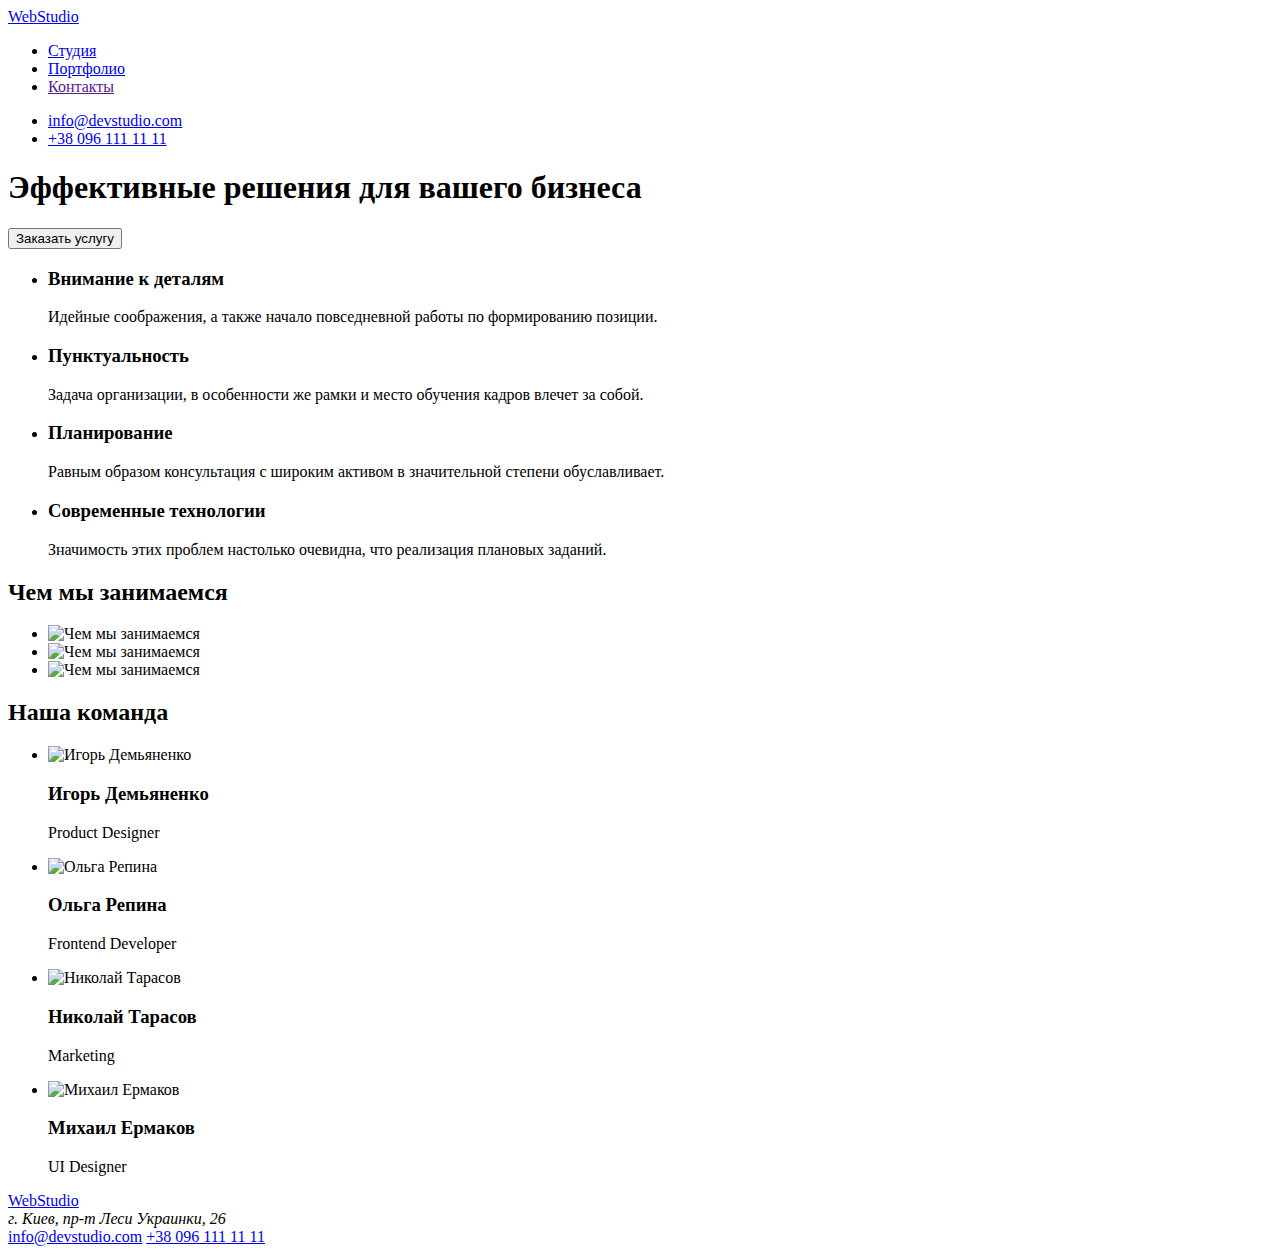
==== index.html @ 073dc32f "Add files via upload" ====
<!DOCTYPE html>
<html lang="ru">
<head>
    <meta charset="UTF-8">
    <meta http-equiv="X-UA-Compatible" content="IE=edge">
    <link rel="stylesheet" type="text/css" href="ccs/modern-normalize.css">
    <link rel="stylesheet" type="text/css" href="css/styles.css">
    <link rel="preconnect" href="https://fonts.gstatic.com">
    <link href="https://fonts.googleapis.com/css2?family=Raleway:wght@700&family=Roboto:wght@400;500;700;900&display=swap"
        rel="stylesheet" />
    <title>Студия</title>
</head>
<body>
    <header>
        <div class="container">
        <nav>
            <a class="logo" href="index.html"><span>Web</span>Studio</a>
            <ul class="nav-list">
                <li class="nav-studio"><a class="current" href="index.html">Студия</a></li>
                <li class="nav-portfolio"><a href="portfolio.html">Портфолио</a></li>
                <li class="nav-contacts"><a href="">Контакты</a></li>
            </ul>
        </nav>
        <ul class="list-contacts">
            <li><a class="mail" href="mailto:info@devstudio.com">info@devstudio.com</a></li>
            <li><a class="phone" href="tel:+380961111111">+38 096 111 11 11</a></li>
        </ul>
        </div>
    </header>
    <main class="main-studio">
        <section class="hero section">
            <div class="container ">
            <h1 class="hero-title">Эффективные решения для вашего бизнеса</h1>
            <input class="hero-button" type="button" value="Заказать услугу">
            </div>
        </section>
        <section class="qualities section">
            <div class="container">
            <ul class="list-qualities">
                <li class="list-qualities-item">
                    <h3 class="list-qualities-subtitle">Внимание к деталям</h3>
                    <p class="list-qualities-text">Идейные соображения, а также начало повседневной работы по формированию позиции.</p>
                </li>
                <li  class="list_qualities_item">
                    <h3 class="list-qualities-subtitle">Пунктуальность</h3>
                    <p class="list-qualities-text">Задача организации, в особенности же рамки и место обучения кадров влечет за собой.</p>
                </li>
                <li class="list_qualities_item">
                    <h3 class="list-qualities-subtitle">Планирование</h3>
                    <p class="list-qualities-text">Равным образом консультация с широким активом в значительной степени обуславливает.</p>
                </li>
                <li class="list_qualities_item">
                    <h3 class="list-qualities-subtitle">Современные технологии</h3>
                    <p class="list-qualities-text">Значимость этих проблем настолько очевидна, что реализация плановых заданий.</p>
                </li>
            </ul>
            </div>
        </section>
        <section class="pictures section">
            <div class="container">
            <h2 class="pictures-title">Чем мы занимаемся</h2>
            <ul class="list-pictures">
                <li class="list-pictures-item">
                    <img src="images/box1.jpg" class="pictures-img" alt="Чем мы занимаемся" width="370"/>
                </li>
                <li class="list-pictures-item">
                    <img src="images/box2.jpg" class="pictures-img" alt="Чем мы занимаемся" width="370"/>
                </li>
                <li class="list-pictures-item">
                    <img src="images/box3.jpg" class="pictures-img" alt="Чем мы занимаемся" width="370"/>
                </li>
            </ul>
            </div>
        </section>
        <section class="team section">
            <div class="container">
            <h2 class="team-title">Наша команда</h2>
            <ul class="team-list">
                <li class="team-list-item">
                    <img src="images/img.jpg" class="team-img"alt="Игорь Демьяненко" width="270" />
                    <div class="team-content">
                        <h3 class="team-subtitle">Игорь Демьяненко</h3>
                        <p class="team-text">Product Designer</p>
                    </div>
                </li>
                <li class="team-list-item">
                    <img src="images/img1.jpg" class="team-img" alt="Ольга Репина" width="270" />
                    <div class="team-content">
                        <h3 class="team-subtitle">Ольга Репина</h3>
                        <p class="team-text">Frontend Developer</p>
                    </div>
                </li>
                <li class="team-list-item">
                    <img src="images/img2.jpg" class="team-img" alt="Николай Тарасов" width="270"/>
                    <div class="team-content">
                        <h3 class="team-subtitle">Николай Тарасов</h3>
                        <p class="team-text">Marketing</p>
                    </div>
                </li>
                <li class="team-list-item">
                    <img src="images/img3.jpg" class="team-img" alt="Михаил Ермаков" width="270" />
                    <div class="team-content">
                        <h3 class="team-subtitle">Михаил Ермаков</h3>
                        <p class="team-text">UI Designer</p>
                    </div>
                </li>
            </ul>
            </div>
        </section>  
    </main>
    <footer>
        <div class="container">
        <a class="logo" href="index.html"><span>Web</span>Studio</a>
        <address>г. Киев, пр-т Леси Украинки, 26</address>
        <a class="mail" href="mailto:info@devstudio.com">info@devstudio.com</a>
        <a class="phone" href="tel:+380961111111">+38 096 111 11 11</a>
        </div>
    </footer>
</body>
</html>
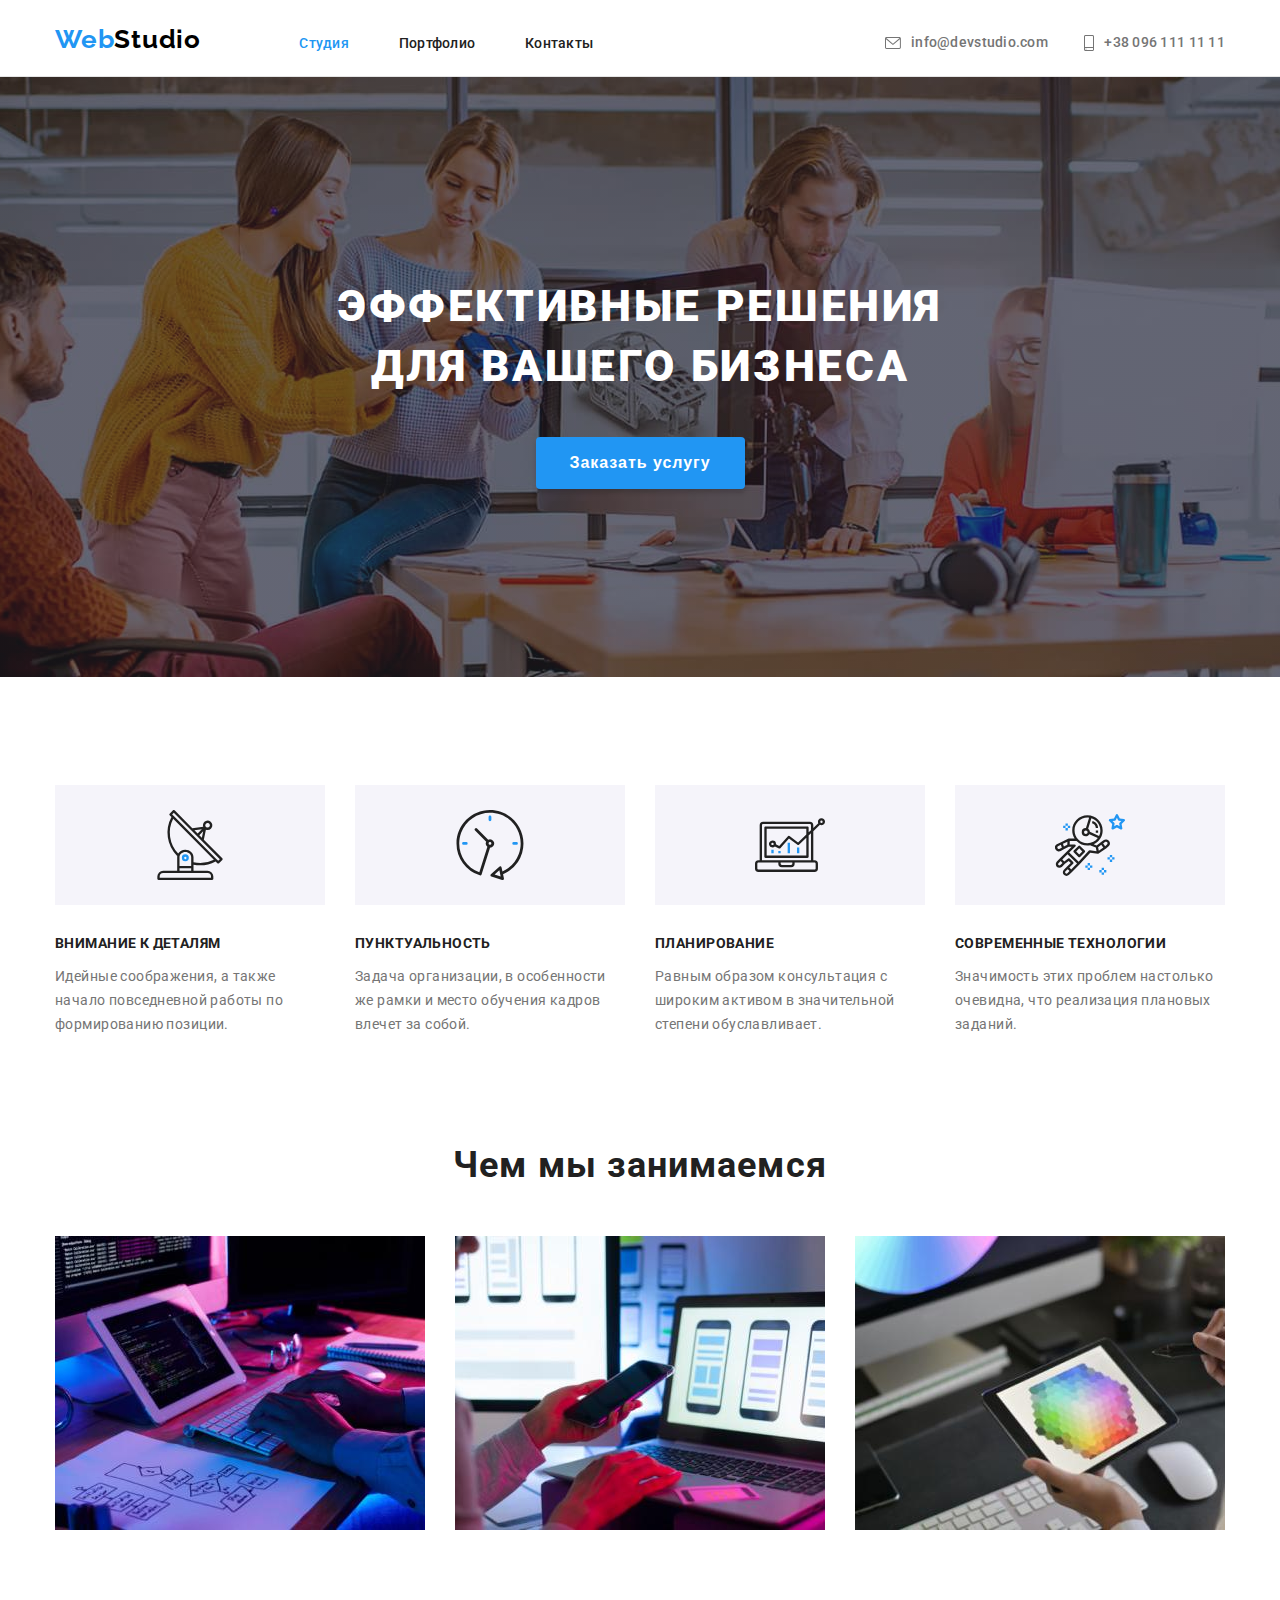
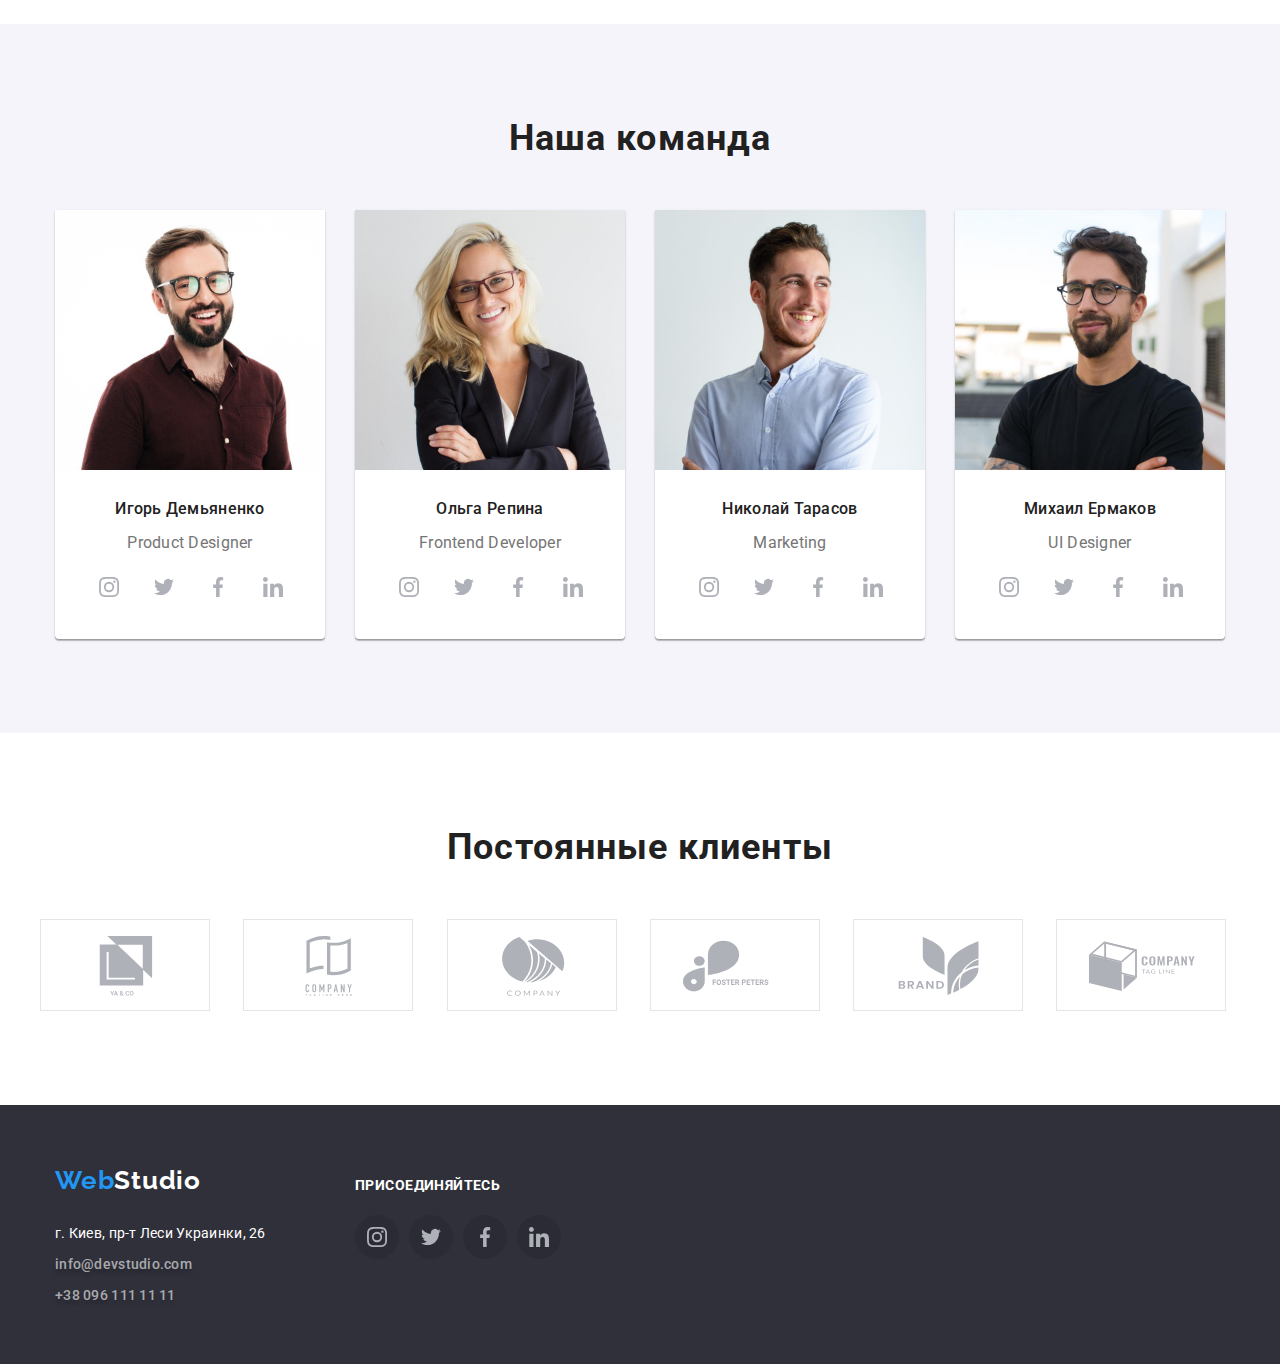
==== commit c7976ed5: "HM4.v.1" ====
--- a/index.html
+++ b/index.html
@@ -16,18 +16,24 @@
         <nav>
             <a class="logo" href="index.html"><span>Web</span>Studio</a>
             <ul class="nav-list">
-                <li class="nav-studio"><a class="current" href="index.html">Студия</a></li>
-                <li class="nav-portfolio"><a href="portfolio.html">Портфолио</a></li>
-                <li class="nav-contacts"><a href="">Контакты</a></li>
+                <li class="nav-studio"><a class="current nav-link" href="index.html">Студия</a></li>
+                <li class="nav-portfolio"><a class="nav-link" href="portfolio.html">Портфолио</a></li>
+                <li class="nav-contacts"><a class="nav-link" href="">Контакты</a></li>
             </ul>
         </nav>
         <ul class="list-contacts">
-            <li><a class="mail" href="mailto:info@devstudio.com">info@devstudio.com</a></li>
-            <li><a class="phone" href="tel:+380961111111">+38 096 111 11 11</a></li>
+            <li><a class="mail contacts-link" href="mailto:info@devstudio.com">
+                <svg class="icon-mail"><use href="../images/symbol-defs.svg#icon-mail" ></use></svg>
+                info@devstudio.com</a>
+            </li>
+            <li><a class="phone contacts-link" href="tel:+380961111111">
+                <svg class="icon-phone"><use href="../images/symbol-defs.svg#icon-phone" > </use></svg>
+                +38 096 111 11 11</a>
+            </li>
         </ul>
         </div>
     </header>
-    <main class="main-studio">
+        <main class="main-studio">
         <section class="hero section">
             <div class="container ">
             <h1 class="hero-title">Эффективные решения для вашего бизнеса</h1>
@@ -38,19 +44,19 @@
             <div class="container">
             <ul class="list-qualities">
                 <li class="list-qualities-item">
-                    <h3 class="list-qualities-subtitle">Внимание к деталям</h3>
+                    <h3 class="list-qualities-subtitle list-antenna">Внимание к деталям</h3>
                     <p class="list-qualities-text">Идейные соображения, а также начало повседневной работы по формированию позиции.</p>
                 </li>
-                <li  class="list_qualities_item">
-                    <h3 class="list-qualities-subtitle">Пунктуальность</h3>
+                <li  class="list_qualities_item " >
+                    <h3 class="list-qualities-subtitle list-clock">Пунктуальность</h3>
                     <p class="list-qualities-text">Задача организации, в особенности же рамки и место обучения кадров влечет за собой.</p>
                 </li>
                 <li class="list_qualities_item">
-                    <h3 class="list-qualities-subtitle">Планирование</h3>
+                    <h3 class="list-qualities-subtitle list-diagram">Планирование</h3>
                     <p class="list-qualities-text">Равным образом консультация с широким активом в значительной степени обуславливает.</p>
                 </li>
                 <li class="list_qualities_item">
-                    <h3 class="list-qualities-subtitle">Современные технологии</h3>
+                    <h3 class="list-qualities-subtitle list-astronaut">Современные технологии</h3>
                     <p class="list-qualities-text">Значимость этих проблем настолько очевидна, что реализация плановых заданий.</p>
                 </li>
             </ul>
@@ -81,32 +87,160 @@
                     <div class="team-content">
                         <h3 class="team-subtitle">Игорь Демьяненко</h3>
                         <p class="team-text">Product Designer</p>
-                    </div>
+                        <div class="social-icons">
+                            <a class="social-link" href=''>
+                                <svg class="social-link-icon instagram">
+                                    <use href="../images/symbol-defs.svg#icon-instagram"></use>
+                                </svg>
+                            </a>
+                            <a class="social-link" href=''>
+                                <svg class="social-link-icon twitter">
+                                    <use href="../images/symbol-defs.svg#icon-twitter"></use>
+                                </svg>
+                            </a>
+                            <a class="social-link" href=''>
+                                <svg class="social-link-icon facebook">
+                                    <use href="../images/symbol-defs.svg#icon-facebook"></use>
+                                </svg>
+                            </a>
+                            <a class="social-link" href=''>
+                                <svg class="social-link-icon linkedin">
+                                    <use href="../images/symbol-defs.svg#icon-linkedin"></use>
+                                </svg>
+                            </a>
+                        </div>
+                    </div>
+                 
                 </li>
                 <li class="team-list-item">
                     <img src="images/img1.jpg" class="team-img" alt="Ольга Репина" width="270" />
                     <div class="team-content">
                         <h3 class="team-subtitle">Ольга Репина</h3>
                         <p class="team-text">Frontend Developer</p>
-                    </div>
+                        <div class="social-icons">
+                            <a class="social-link" href=''>
+                                <svg class="social-link-icon instagram">
+                                    <use href="../images/symbol-defs.svg#icon-instagram"></use>
+                                </svg>
+                            </a>
+                            <a class="social-link" href=''>
+                                <svg class="social-link-icon twitter">
+                                    <use href="../images/symbol-defs.svg#icon-twitter"></use>
+                                </svg>
+                            </a>
+                            <a class="social-link" href=''>
+                                <svg class="social-link-icon facebook">
+                                    <use href="../images/symbol-defs.svg#icon-facebook"></use>
+                                </svg>
+                            </a>
+                            <a class="social-link" href=''>
+                                <svg class="social-link-icon linkedin">
+                                    <use href="../images/symbol-defs.svg#icon-linkedin"></use>
+                                </svg>
+                            </a>
+                        </div>
+                    </div>
+                  
                 </li>
                 <li class="team-list-item">
                     <img src="images/img2.jpg" class="team-img" alt="Николай Тарасов" width="270"/>
                     <div class="team-content">
                         <h3 class="team-subtitle">Николай Тарасов</h3>
                         <p class="team-text">Marketing</p>
-                    </div>
+                        <div class="social-icons">
+                            <a class="social-link" href=''>
+                                <svg class="social-link-icon instagram">
+                                    <use href="../images/symbol-defs.svg#icon-instagram"></use>
+                                </svg>
+                            </a>
+                            <a class="social-link" href=''>
+                                <svg class="social-link-icon twitter">
+                                    <use href="../images/symbol-defs.svg#icon-twitter"></use>
+                                </svg>
+                            </a>
+                            <a class="social-link" href=''>
+                                <svg class="social-link-icon facebook">
+                                    <use href="../images/symbol-defs.svg#icon-facebook"></use>
+                                </svg>
+                            </a>
+                            <a class="social-link" href=''>
+                                <svg class="social-link-icon linkedin">
+                                    <use href="../images/symbol-defs.svg#icon-linkedin"></use>
+                                </svg>
+                            </a>
+                        </div>
+                    </div>
+                   
                 </li>
                 <li class="team-list-item">
                     <img src="images/img3.jpg" class="team-img" alt="Михаил Ермаков" width="270" />
                     <div class="team-content">
                         <h3 class="team-subtitle">Михаил Ермаков</h3>
                         <p class="team-text">UI Designer</p>
-                    </div>
-                </li>
-            </ul>
-            </div>
+                        <div class="social-icons">
+                            <a class="social-link" href=''>
+                                <svg class="social-link-icon instagram">
+                                    <use href="../images/symbol-defs.svg#icon-instagram"></use>
+                                </svg>
+                            </a>
+                            <a class="social-link" href=''>
+                                <svg class="social-link-icon twitter">
+                                    <use href="../images/symbol-defs.svg#icon-twitter"></use>
+                                </svg>
+                            </a>
+                            <a class="social-link" href=''>
+                                <svg class="social-link-icon facebook">
+                                    <use href="../images/symbol-defs.svg#icon-facebook"></use>
+                                </svg>
+                            </a>
+                            <a class="social-link" href=''>
+                                <svg class="social-link-icon linkedin">
+                                    <use href="../images/symbol-defs.svg#icon-linkedin"></use>
+                                </svg>
+                            </a>
+                        </div>
+                    </div>
+                    
+                </li>
+            </ul>
+            </div>
+
         </section>  
+        <section class="clients container section">
+            <h2 class="clients-title">Постоянные клиенты</h2>
+            <div clients>
+                <a class="clients-link">
+                    <svg class="clients-icon">
+                        <use href="../images/symbol-defs.svg#icon-client1"></use>
+                    </svg>
+                </a>
+                <a class="clients-link">
+                    <svg class="clients-icon">
+                        <use href="../images/symbol-defs.svg#icon-client2"></use>
+                    </svg>
+                </a>
+                <a class="clients-link">
+                    <svg class="clients-icon">
+                        <use href="../images/symbol-defs.svg#icon-client3"></use>
+                    </svg>
+                </a>
+                <a class="clients-link">
+                    <svg class="clients-icon">
+                        <use href="../images/symbol-defs.svg#icon-client4"></use>
+                    </svg>
+                </a>
+                <a class="clients-link">
+                    <svg class="clients-icon">
+                        <use href="../images/symbol-defs.svg#icon-client5"></use>
+                    </svg>
+                </a>
+                <a class="clients-link">
+                    <svg class="clients-icon">
+                        <use href="../images/symbol-defs.svg#icon-client6"></use>
+                    </svg>
+                </a>
+        </div>
+        </section>
     </main>
     <footer>
         <div class="container">
@@ -114,6 +248,31 @@
         <address>г. Киев, пр-т Леси Украинки, 26</address>
         <a class="mail" href="mailto:info@devstudio.com">info@devstudio.com</a>
         <a class="phone" href="tel:+380961111111">+38 096 111 11 11</a>
+            <div class="follow-icons">
+                <h3 class="follow-title">Присоединяйтесь</h3>
+                <div class="social-icons">
+                    <a class="social-link" href=''>
+                        <svg class="social-link-icon instagram">
+                            <use href="../images/symbol-defs.svg#icon-instagram"></use>
+                        </svg>
+                    </a>
+                    <a class="social-link" href=''>
+                        <svg class="social-link-icon twitter">
+                            <use href="../images/symbol-defs.svg#icon-twitter"></use>
+                        </svg>
+                    </a>
+                    <a class="social-link" href=''>
+                        <svg class="social-link-icon facebook">
+                            <use href="../images/symbol-defs.svg#icon-facebook"></use>
+                        </svg>
+                    </a>
+                    <a class="social-link" href=''>
+                        <svg class="social-link-icon linkedin">
+                            <use href="../images/symbol-defs.svg#icon-linkedin"></use>
+                        </svg>
+                    </a>
+                </div>
+            </div>
         </div>
     </footer>
 </body>
--- a/css/styles.css
+++ b/css/styles.css
@@ -0,0 +1,485 @@
+:root{
+  --main-color:#212121;
+  --color2:#2196f3;
+  --color3:#757575; /*for all light gray elements*/
+  --border-color:#e5e5e5;
+  --border-color2:#eeeeee;
+  --bg-color1:#ffffff;
+  --bg-color2:#2f303a; /*section .hero */
+  --bg-color3:#f5f4fa; /* .team */
+  --main-font:Roboto,sans-serif;
+  --logo-font:Raleway,sans-serif;
+  --font-normal:400;   
+  --font-medium:500;
+  --font-bold:700;
+  --font-ultra-bold:900;
+  --projects-item-gap:30px;
+}
+html{box-sizing: border-box;}
+* {box-sizing:inherit;}
+body {
+  position: relative;
+  display: block;
+  margin:0;
+  background: var(--bg-color1);
+  font-family:var( --main-font);
+  font-style: normal;
+  font-weight: var(--font-medium);
+  font-size: 14px;
+  line-height: 1.14;
+  letter-spacing: 0.02em;
+  color: var(--main-color);
+}
+img{
+  display:block;
+  max-width:100%;
+  height: auto;
+}
+.container{
+  width: 1200px;
+  margin:0 auto;
+  padding:0 15px;
+
+}
+.section{
+  padding: 94px 0;
+}
+/* Header */
+header {
+  padding: 24px 0 25px 0;
+  border-bottom-style: solid;
+  border-bottom-width: 1px;
+  border-bottom-color: var(--border-color);
+}
+a {
+  text-decoration: none; 
+  color:var(--main-color);
+}
+a:hover, a:focus, header .list-contacts a:hover,
+header .list-contacts a:focus {
+  color:var(--color2);
+}
+ul {
+  list-style-type: none;
+  margin:0;
+}
+/* Navigation*/
+nav {
+  position: relative;
+  width: 100%;
+  top: 0;
+}
+/* Link Logo "WebStudio" */
+.logo span {
+  color: var(--color2);
+}
+.logo {
+  width: 145px;
+  font-family: var(--logo-font);
+  font-style: normal;
+  font-weight: var(--font-bold);
+  font-size: 26px;
+  line-height: 1.19;
+  letter-spacing: 0.03em;
+  color: #000000;
+}
+/* Link Logo "WebStudio" */
+.nav-list {
+  width: 294px;
+  margin-left:95px;
+  padding:0;
+  display: inline-flex;
+  flex-wrap: wrap;
+  justify-content: space-between;
+}
+.current{
+  color: var(--color2);
+}
+/*.nav-link:hover::after{
+  content:"";
+  display:block;
+  width:inherit;
+  height: 4px;
+  background-color:var(--color2);
+  margin-top:20px;
+  position:absolute;
+}
+*/
+header .list-contacts {
+  position: relative;
+  display: flex;
+  flex-wrap: wrap;
+  width:340px;
+  justify-content:space-between;
+  margin-left:auto;
+  margin-top:-20px;
+  padding:0;
+}
+
+.contacts-link{
+  display: flex;
+    align-items: center;
+}
+.icon-mail{
+  width:16px; 
+  height:12px;
+  margin-right:10px;
+  fill:currentColor;
+}
+
+.icon-phone{
+   width:10px; 
+   height:16px;
+   margin-right:10px;
+
+   fill:currentColor;
+}
+.list-contacts .mail,
+.list-contacts .phone {
+  color:var(--color3);
+}
+/* Header */
+/* Main Portfolio page*/
+
+.list-filter {
+  width: 661px;
+  margin:0 auto;
+  display: flex;
+  justify-content: space-between;
+  padding-bottom:50px;
+ }
+.filter-button {
+  padding: 5px 20px;
+  font-weight:500;
+  font-size: 16px;
+  font-family: var(--main-font);
+  line-height: 1.62;
+  border-color: transparent;
+  border-radius: 5px;
+  text-align: center;
+  letter-spacing: 0.03em;
+  cursor: pointer;
+}
+.filter-button:hover {
+  background: var(--color2);
+  /* shadow-middle */
+  color:var(--bg-color1);
+  box-shadow: 0px 3px 1px rgba(0, 0, 0, 0.1), 0px 1px 2px rgba(0, 0, 0, 0.08),
+    0px 2px 2px rgba(0, 0, 0, 0.12);
+  }
+/*Section Projects*/
+.list-projects {
+  padding: 0;
+  margin: 0;
+  display: flex;
+  flex-wrap: wrap;
+  padding-inline-start: 0;
+  justify-content: space-between;
+  flex-basis: calc;
+  flex: auto;
+}
+.list-projects-item {
+  position: relative;
+ /* width: 370px;*/
+  height: 404px;
+  margin-bottom: 30px; 
+  
+}
+.list-projects-item:hover{
+  box-shadow: 0px 4px 4px rgba(0, 0, 0, 0.25);
+}
+.list-projects-item:nth-last-child(-n+3){ margin-bottom: 0; }
+.list-project-subtitle {
+  font-weight: var(--font-bold);
+  font-size: 18px;
+  line-height: 2;
+  letter-spacing: 0.04em;
+  margin:0;
+}
+.list-project-text {
+  font-weight: var(--font-normal);
+  font-size: 16px;
+  line-height: 1.87;
+  letter-spacing: 0.03em;
+  color:var(--color3);
+}
+.project-content{
+  border:1px solid var(--border-color2);
+  border-top:1px solid transparent;
+  padding:20px 24px; 
+}
+/* Main Portfolio page*/
+/*Footer*/
+footer {
+  position: relative;
+  display:flex;
+  background:var(--bg-color2);
+  color:var(--bg-color1);
+  padding: 60px 0;
+}
+footer .logo {
+  color: var(--bg-color1);
+}
+address {
+  margin-top: 30px;
+  font-style: normal;
+  font-weight: var(--font-normal);
+}
+footer .mail, footer .phone  {
+  display: block;
+  margin-top: 15px;
+}
+footer .phone:link,
+footer .mail:link {
+  color: rgba(255, 255, 255, 0.6);
+  text-shadow: 0px 4px 4px rgba(0, 0, 0, 0.25);
+}
+footer a:hover,
+footer a:focus,
+footer .phone:hover,
+footer .mail:hover,
+footer .phone:focus,
+footer .mail:focus {
+  color:var(--color2);
+}
+
+.follow-icons{
+  position: absolute;
+  margin:  -128px 0 0 300px ;
+ }
+
+.follow-icons .social-icons{
+  padding:0;
+  width:206px;
+ 
+}
+.follow-icons .social-icons .social-link{
+  border-radius:50%;
+   background-color: rgba(0, 0, 0, 0.1);
+}
+.follow-icons .social-icons .social-link:hover{
+ background-color:var(--color2);
+}
+.follow-title{
+  text-transform: uppercase;
+  font-family: var(--main-font);
+  font-weight: var(--font-bold);
+  margin-top:0;
+  line-height: 1.42;
+  letter-spacing: 0.03em;
+  font-size: 14px;
+  margin-bottom:20px;
+}
+/* Index.html*/
+.main-studio {
+  position: relative;
+}
+.hero {
+  max-width: 1600px;
+  margin:0 auto;
+  background: var(--bg-color2);
+  padding-top: 200px;
+  padding-bottom: 200px;
+  background-image: linear-gradient( to right, rgba(47, 48, 58, 0.4), rgba(47, 48, 58, 0.4) ),
+    url(/images/bg_hero.jpg) ;
+  background-repeat: no-repeat;
+  background-size: cover;
+  background-position: center;
+  height:600px;
+}
+.hero-title {
+  position: relative;
+  width: 696px;
+  margin: 0 auto;
+  padding-bottom: 40px;
+  font-weight: var(--font-ultra-bold);
+  font-size: 44px;
+  line-height: 1.36;
+  text-align: center;
+  letter-spacing: 0.06em;
+  text-transform: uppercase;
+  color:var(--bg-color1);
+}
+.hero-button {
+  display:block;
+  padding:10px 32px;
+  margin: 0 auto;
+  background: var(--color2);
+  box-shadow: 0px 4px 4px rgba(0, 0, 0, 0.15);
+  border-radius: 4px;
+  border-color: transparent;
+  cursor: pointer;
+  font-weight: var(--font-bold);
+  font-size: 16px;
+  line-height: 1.8;
+  /* identical to box height, or 187% */
+  letter-spacing: 0.06em;
+  color: var(--bg-color1);
+}
+.hero-button:hover{
+  box-shadow: 0px 4px 4px rgba(0, 0, 0, 0.25);
+}
+.qualities {
+  position: relative;
+ 
+}
+.list-qualities {
+  display: flex;
+  padding-inline-start: 0;
+  justify-content: space-between;
+}
+.list-qualities-item {
+  width: 270px;
+  }
+ .list-qualities-subtitle::before{
+    content:"";
+    display:block;
+    width:270px;
+    height:120px;
+    background-color: var(--bg-color3);
+    background-repeat: no-repeat;
+    background-position: center;
+    margin-bottom:30px;
+  
+  }
+  /*.list-qualities-subtitle:hover::before{
+    background-color: var(--color2);
+    fill: var(--border-color2);
+  }*/
+
+  .list-antenna::before{
+      background-image: url(../images/antenna.svg);
+  }
+  .list-clock::before{
+    background-image: url(../images/clock.svg) ;
+  }
+  .list-diagram::before{
+    background-image: url(../images/diagram.svg) ;
+  }
+  .list-astronaut::before{
+    background-image: url(../images/astronaut.svg) ;
+  }
+.list-qualities-subtitle {
+  font-size: 14px;
+  line-height: 1.17;
+  font-weight: var(--font-bold);
+  letter-spacing: 0.03em;
+  text-transform: uppercase;
+  color:var(--main-color);
+}
+.list-qualities-text {
+  font-weight: var(--font-normal);
+  line-height: 1.7;
+  letter-spacing: 0.03em;
+  color: var(--color3);
+  width:270px;
+}
+.pictures {
+  position: relative;
+  padding-top:0;
+}
+ .list-pictures {
+  margin:0;
+  display: flex;
+  justify-content: space-between;
+  padding-inline-start: 0;
+ 
+}
+.list-pictures-item {
+  width: 370px;
+  height: 294px; 
+  }
+.pictures-title {
+  font-weight:var(--font-bold);
+  margin-top:0;
+  margin-bottom:50px;
+  font-size: 36px;
+  line-height: 1.16;
+  text-align: center;
+  letter-spacing: 0.03em;
+}
+.team {
+  margin: 0 auto;
+  background-color:var(--bg-color3);
+}
+.team-list {
+  display: flex;
+  justify-content: space-between;
+  padding-inline-start: 0;
+}
+.team-list-item {
+  width: 270px;
+  background: #ffffff;
+   material shadow v1; 
+  box-shadow: 0px 1px 3px rgba(0, 0, 0, 0.12), 0px 1px 1px rgba(0, 0, 0, 0.14),
+    0px 2px 1px rgba(0, 0, 0, 0.2);
+  border-radius: 0px 0px 4px 4px;
+}
+.team-subtitle,
+.team-text {
+  margin:0;
+  font-size: 16px;
+  line-height: 1.18;
+  text-align: center;
+}
+.team-content{
+  padding:30px 0;
+}
+.team-subtitle{font-weight: var(--font-medium); margin-bottom:15px; }
+.team .team-text {
+  color: var(--color3);
+  font-weight: var(--font-normal);
+}
+.team-title, .clients-title {
+  position: relative;
+  text-align: center;
+  margin: 0 auto 50px auto;
+  font-weight:var(--font-bold);
+  font-size: 36px;
+  line-height: 1.16;
+  letter-spacing: 0.03em;
+  }
+  .social-icons{
+    display:flex;
+    padding: 12px 30px 0 32px;
+    width:270px;
+    justify-content: space-between;
+    
+  }
+  .social-link{
+    width:44px;
+    height:44px;
+    padding:12px;
+    color:#AFB1B8;
+  }
+  .social-link:hover{
+    color:var(--border-color2);
+    background-color:var(--color2) ;
+    border-radius: 50%;
+  }
+ 
+  .social-link-icon{
+    width:20px;
+    height:20px;
+    fill: currentColor;
+    }
+
+    .clients-link{
+      display:inline-block;
+      border:1px solid var(--border-color);
+      width:170px;
+      height:92px;
+      color:#AFB1B8;
+      padding:16px 32px;
+     margin-right: 30px;
+    }
+    .clients-link:last-of-type{
+       margin-right: 0;
+    }
+     .clients-link:hover{border-color:var(--color2);}
+    .clients-icon{
+      width:106px;
+      height:60px;
+      fill:currentColor;
+    }
+/* Index.html*/
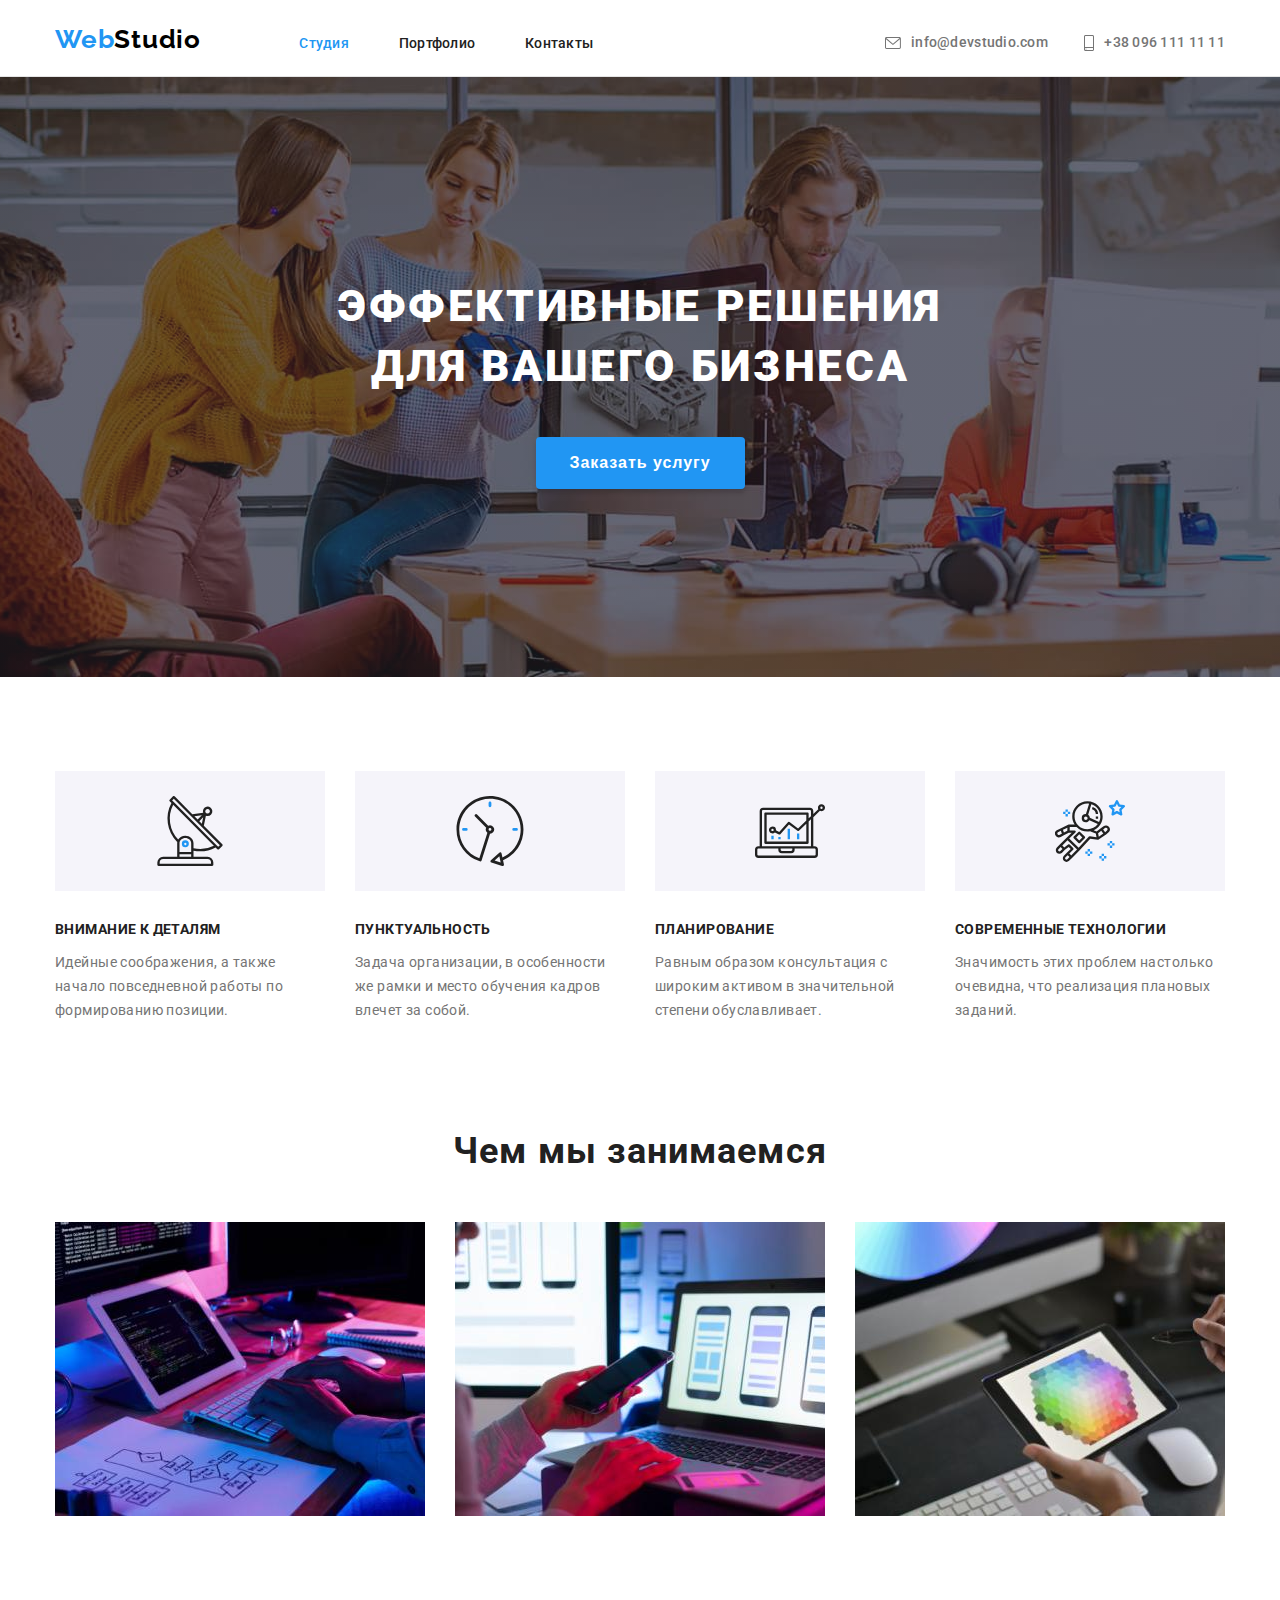
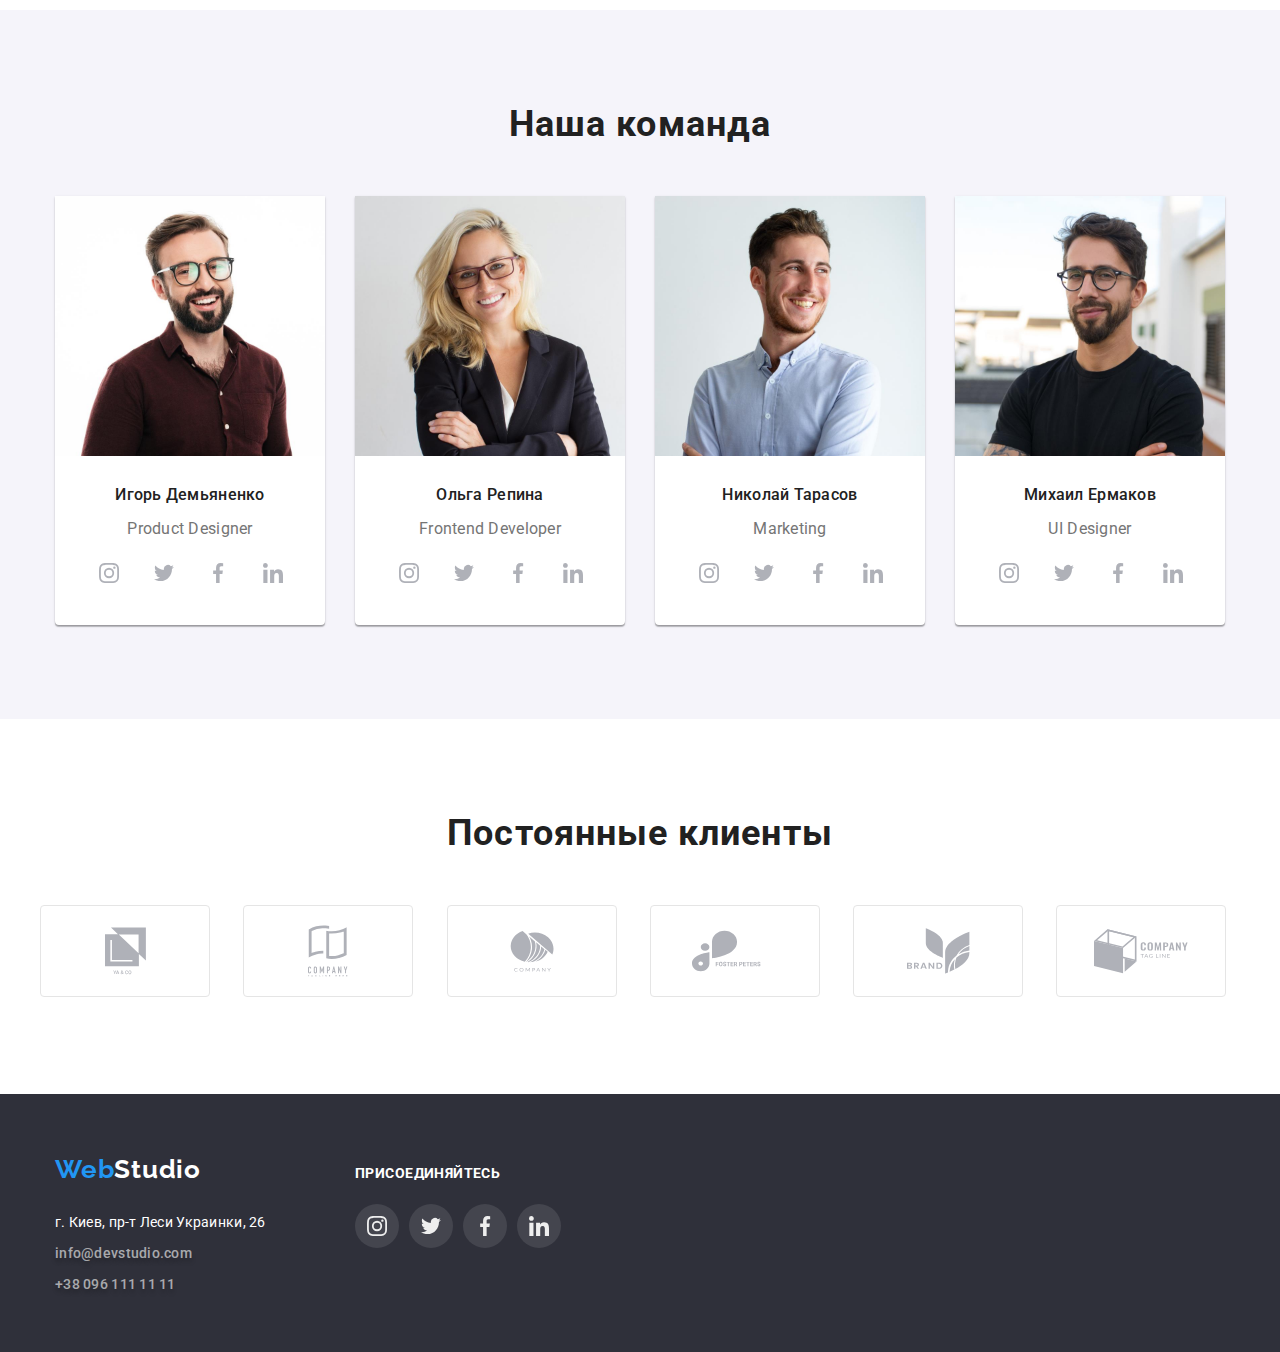
==== commit 5f4dfc8d: "HM4.v.2.1" ====
--- a/index.html
+++ b/index.html
@@ -23,11 +23,11 @@
         </nav>
         <ul class="list-contacts">
             <li><a class="mail contacts-link" href="mailto:info@devstudio.com">
-                <svg class="icon-mail"><use href="../images/symbol-defs.svg#icon-mail" ></use></svg>
+                <svg class="icon-mail"><use href="./images/symbol-defs.svg#icon-mail" ></use></svg>
                 info@devstudio.com</a>
             </li>
             <li><a class="phone contacts-link" href="tel:+380961111111">
-                <svg class="icon-phone"><use href="../images/symbol-defs.svg#icon-phone" > </use></svg>
+                <svg class="icon-phone"><use href="./images/symbol-defs.svg#icon-phone" > </use></svg>
                 +38 096 111 11 11</a>
             </li>
         </ul>
@@ -43,20 +43,20 @@
         <section class="qualities section">
             <div class="container">
             <ul class="list-qualities">
-                <li class="list-qualities-item">
-                    <h3 class="list-qualities-subtitle list-antenna">Внимание к деталям</h3>
+                <li class="list-qualities-item list-antenna">
+                    <h3 class="list-qualities-subtitle ">Внимание к деталям</h3>
                     <p class="list-qualities-text">Идейные соображения, а также начало повседневной работы по формированию позиции.</p>
                 </li>
-                <li  class="list_qualities_item " >
-                    <h3 class="list-qualities-subtitle list-clock">Пунктуальность</h3>
+                <li  class="list-qualities-item list-clock" >
+                    <h3 class="list-qualities-subtitle ">Пунктуальность</h3>
                     <p class="list-qualities-text">Задача организации, в особенности же рамки и место обучения кадров влечет за собой.</p>
                 </li>
-                <li class="list_qualities_item">
-                    <h3 class="list-qualities-subtitle list-diagram">Планирование</h3>
+                <li class="list-qualities-item list-diagram">
+                    <h3 class="list-qualities-subtitle ">Планирование</h3>
                     <p class="list-qualities-text">Равным образом консультация с широким активом в значительной степени обуславливает.</p>
                 </li>
-                <li class="list_qualities_item">
-                    <h3 class="list-qualities-subtitle list-astronaut">Современные технологии</h3>
+                <li class="list-qualities-item list-astronaut">
+                    <h3 class="list-qualities-subtitle ">Современные технологии</h3>
                     <p class="list-qualities-text">Значимость этих проблем настолько очевидна, что реализация плановых заданий.</p>
                 </li>
             </ul>
@@ -67,13 +67,13 @@
             <h2 class="pictures-title">Чем мы занимаемся</h2>
             <ul class="list-pictures">
                 <li class="list-pictures-item">
-                    <img src="images/box1.jpg" class="pictures-img" alt="Чем мы занимаемся" width="370"/>
+                    <img src="./images/box1.jpg" class="pictures-img" alt="Чем мы занимаемся" width="370"/>
                 </li>
                 <li class="list-pictures-item">
-                    <img src="images/box2.jpg" class="pictures-img" alt="Чем мы занимаемся" width="370"/>
+                    <img src="./images/box2.jpg" class="pictures-img" alt="Чем мы занимаемся" width="370"/>
                 </li>
                 <li class="list-pictures-item">
-                    <img src="images/box3.jpg" class="pictures-img" alt="Чем мы занимаемся" width="370"/>
+                    <img src="./images/box3.jpg" class="pictures-img" alt="Чем мы занимаемся" width="370"/>
                 </li>
             </ul>
             </div>
@@ -83,29 +83,29 @@
             <h2 class="team-title">Наша команда</h2>
             <ul class="team-list">
                 <li class="team-list-item">
-                    <img src="images/img.jpg" class="team-img"alt="Игорь Демьяненко" width="270" />
+                    <img src="./images/img.jpg" class="team-img"alt="Игорь Демьяненко" width="270" />
                     <div class="team-content">
                         <h3 class="team-subtitle">Игорь Демьяненко</h3>
                         <p class="team-text">Product Designer</p>
                         <div class="social-icons">
                             <a class="social-link" href=''>
                                 <svg class="social-link-icon instagram">
-                                    <use href="../images/symbol-defs.svg#icon-instagram"></use>
-                                </svg>
-                            </a>
-                            <a class="social-link" href=''>
-                                <svg class="social-link-icon twitter">
-                                    <use href="../images/symbol-defs.svg#icon-twitter"></use>
-                                </svg>
-                            </a>
-                            <a class="social-link" href=''>
-                                <svg class="social-link-icon facebook">
-                                    <use href="../images/symbol-defs.svg#icon-facebook"></use>
-                                </svg>
-                            </a>
-                            <a class="social-link" href=''>
-                                <svg class="social-link-icon linkedin">
-                                    <use href="../images/symbol-defs.svg#icon-linkedin"></use>
+                                    <use href="./images/symbol-defs.svg#icon-instagram"></use>
+                                </svg>
+                            </a>
+                            <a class="social-link" href=''>
+                                <svg class="social-link-icon twitter">
+                                    <use href="./images/symbol-defs.svg#icon-twitter"></use>
+                                </svg>
+                            </a>
+                            <a class="social-link" href=''>
+                                <svg class="social-link-icon facebook">
+                                    <use href="./images/symbol-defs.svg#icon-facebook"></use>
+                                </svg>
+                            </a>
+                            <a class="social-link" href=''>
+                                <svg class="social-link-icon linkedin">
+                                    <use href="./images/symbol-defs.svg#icon-linkedin"></use>
                                 </svg>
                             </a>
                         </div>
@@ -113,29 +113,29 @@
                  
                 </li>
                 <li class="team-list-item">
-                    <img src="images/img1.jpg" class="team-img" alt="Ольга Репина" width="270" />
+                    <img src="./images/img1.jpg" class="team-img" alt="Ольга Репина" width="270" />
                     <div class="team-content">
                         <h3 class="team-subtitle">Ольга Репина</h3>
                         <p class="team-text">Frontend Developer</p>
                         <div class="social-icons">
                             <a class="social-link" href=''>
                                 <svg class="social-link-icon instagram">
-                                    <use href="../images/symbol-defs.svg#icon-instagram"></use>
-                                </svg>
-                            </a>
-                            <a class="social-link" href=''>
-                                <svg class="social-link-icon twitter">
-                                    <use href="../images/symbol-defs.svg#icon-twitter"></use>
-                                </svg>
-                            </a>
-                            <a class="social-link" href=''>
-                                <svg class="social-link-icon facebook">
-                                    <use href="../images/symbol-defs.svg#icon-facebook"></use>
-                                </svg>
-                            </a>
-                            <a class="social-link" href=''>
-                                <svg class="social-link-icon linkedin">
-                                    <use href="../images/symbol-defs.svg#icon-linkedin"></use>
+                                    <use href="./images/symbol-defs.svg#icon-instagram"></use>
+                                </svg>
+                            </a>
+                            <a class="social-link" href=''>
+                                <svg class="social-link-icon twitter">
+                                    <use href="./images/symbol-defs.svg#icon-twitter"></use>
+                                </svg>
+                            </a>
+                            <a class="social-link" href=''>
+                                <svg class="social-link-icon facebook">
+                                    <use href="./images/symbol-defs.svg#icon-facebook"></use>
+                                </svg>
+                            </a>
+                            <a class="social-link" href=''>
+                                <svg class="social-link-icon linkedin">
+                                    <use href="./images/symbol-defs.svg#icon-linkedin"></use>
                                 </svg>
                             </a>
                         </div>
@@ -143,29 +143,29 @@
                   
                 </li>
                 <li class="team-list-item">
-                    <img src="images/img2.jpg" class="team-img" alt="Николай Тарасов" width="270"/>
+                    <img src="./images/img2.jpg" class="team-img" alt="Николай Тарасов" width="270"/>
                     <div class="team-content">
                         <h3 class="team-subtitle">Николай Тарасов</h3>
                         <p class="team-text">Marketing</p>
                         <div class="social-icons">
                             <a class="social-link" href=''>
                                 <svg class="social-link-icon instagram">
-                                    <use href="../images/symbol-defs.svg#icon-instagram"></use>
-                                </svg>
-                            </a>
-                            <a class="social-link" href=''>
-                                <svg class="social-link-icon twitter">
-                                    <use href="../images/symbol-defs.svg#icon-twitter"></use>
-                                </svg>
-                            </a>
-                            <a class="social-link" href=''>
-                                <svg class="social-link-icon facebook">
-                                    <use href="../images/symbol-defs.svg#icon-facebook"></use>
-                                </svg>
-                            </a>
-                            <a class="social-link" href=''>
-                                <svg class="social-link-icon linkedin">
-                                    <use href="../images/symbol-defs.svg#icon-linkedin"></use>
+                                    <use href="./images/symbol-defs.svg#icon-instagram"></use>
+                                </svg>
+                            </a>
+                            <a class="social-link" href=''>
+                                <svg class="social-link-icon twitter">
+                                    <use href="./images/symbol-defs.svg#icon-twitter"></use>
+                                </svg>
+                            </a>
+                            <a class="social-link" href=''>
+                                <svg class="social-link-icon facebook">
+                                    <use href="./images/symbol-defs.svg#icon-facebook"></use>
+                                </svg>
+                            </a>
+                            <a class="social-link" href=''>
+                                <svg class="social-link-icon linkedin">
+                                    <use href="./images/symbol-defs.svg#icon-linkedin"></use>
                                 </svg>
                             </a>
                         </div>
@@ -173,29 +173,29 @@
                    
                 </li>
                 <li class="team-list-item">
-                    <img src="images/img3.jpg" class="team-img" alt="Михаил Ермаков" width="270" />
+                    <img src="./images/img3.jpg" class="team-img" alt="Михаил Ермаков" width="270" />
                     <div class="team-content">
                         <h3 class="team-subtitle">Михаил Ермаков</h3>
                         <p class="team-text">UI Designer</p>
                         <div class="social-icons">
                             <a class="social-link" href=''>
                                 <svg class="social-link-icon instagram">
-                                    <use href="../images/symbol-defs.svg#icon-instagram"></use>
-                                </svg>
-                            </a>
-                            <a class="social-link" href=''>
-                                <svg class="social-link-icon twitter">
-                                    <use href="../images/symbol-defs.svg#icon-twitter"></use>
-                                </svg>
-                            </a>
-                            <a class="social-link" href=''>
-                                <svg class="social-link-icon facebook">
-                                    <use href="../images/symbol-defs.svg#icon-facebook"></use>
-                                </svg>
-                            </a>
-                            <a class="social-link" href=''>
-                                <svg class="social-link-icon linkedin">
-                                    <use href="../images/symbol-defs.svg#icon-linkedin"></use>
+                                    <use href="./images/symbol-defs.svg#icon-instagram"></use>
+                                </svg>
+                            </a>
+                            <a class="social-link" href=''>
+                                <svg class="social-link-icon twitter">
+                                    <use href="./images/symbol-defs.svg#icon-twitter"></use>
+                                </svg>
+                            </a>
+                            <a class="social-link" href=''>
+                                <svg class="social-link-icon facebook">
+                                    <use href="./images/symbol-defs.svg#icon-facebook"></use>
+                                </svg>
+                            </a>
+                            <a class="social-link" href=''>
+                                <svg class="social-link-icon linkedin">
+                                    <use href="./images/symbol-defs.svg#icon-linkedin"></use>
                                 </svg>
                             </a>
                         </div>
@@ -209,34 +209,34 @@
         <section class="clients container section">
             <h2 class="clients-title">Постоянные клиенты</h2>
             <div clients>
-                <a class="clients-link">
-                    <svg class="clients-icon">
-                        <use href="../images/symbol-defs.svg#icon-client1"></use>
-                    </svg>
-                </a>
-                <a class="clients-link">
-                    <svg class="clients-icon">
-                        <use href="../images/symbol-defs.svg#icon-client2"></use>
-                    </svg>
-                </a>
-                <a class="clients-link">
-                    <svg class="clients-icon">
-                        <use href="../images/symbol-defs.svg#icon-client3"></use>
-                    </svg>
-                </a>
-                <a class="clients-link">
-                    <svg class="clients-icon">
-                        <use href="../images/symbol-defs.svg#icon-client4"></use>
-                    </svg>
-                </a>
-                <a class="clients-link">
-                    <svg class="clients-icon">
-                        <use href="../images/symbol-defs.svg#icon-client5"></use>
-                    </svg>
-                </a>
-                <a class="clients-link">
-                    <svg class="clients-icon">
-                        <use href="../images/symbol-defs.svg#icon-client6"></use>
+                <a class="clients-link" tabindex="0">
+                    <svg class="clients-icon"  width="41px" hight="47px">
+                        <use href="./images/symbol-defs.svg#icon-client1"></use>
+                    </svg>
+                </a>
+                <a class="clients-link"tabindex="0">
+                    <svg class="clients-icon" width="40px" hight="52px">
+                        <use href="./images/symbol-defs.svg#icon-client2" ></use>
+                    </svg>
+                </a>
+                <a class="clients-link" tabindex="0"> 
+                    <svg class="clients-icon"  width="44px" hight="42px">
+                        <use href="./images/symbol-defs.svg#icon-client3"></use>
+                    </svg>
+                </a>
+                <a class="clients-link" tabindex="0">
+                    <svg class="clients-icon"  width="85px" hight="41px">
+                        <use href="./images/symbol-defs.svg#icon-client4"></use>
+                    </svg>
+                </a>
+                <a class="clients-link" tabindex="0">
+                    <svg class="clients-icon" width="63px" hight="45px">
+                        <use href="./images/symbol-defs.svg#icon-client5" ></use>
+                    </svg>
+                </a>
+                <a class="clients-link" tabindex="0">
+                    <svg class="clients-icon" width="94px" hight="44px">
+                        <use href="./images/symbol-defs.svg#icon-client6" ></use>
                     </svg>
                 </a>
         </div>
@@ -253,22 +253,22 @@
                 <div class="social-icons">
                     <a class="social-link" href=''>
                         <svg class="social-link-icon instagram">
-                            <use href="../images/symbol-defs.svg#icon-instagram"></use>
+                            <use href="./images/symbol-defs.svg#icon-instagram"></use>
                         </svg>
                     </a>
                     <a class="social-link" href=''>
                         <svg class="social-link-icon twitter">
-                            <use href="../images/symbol-defs.svg#icon-twitter"></use>
+                            <use href="./images/symbol-defs.svg#icon-twitter"></use>
                         </svg>
                     </a>
                     <a class="social-link" href=''>
                         <svg class="social-link-icon facebook">
-                            <use href="../images/symbol-defs.svg#icon-facebook"></use>
+                            <use href="./images/symbol-defs.svg#icon-facebook"></use>
                         </svg>
                     </a>
                     <a class="social-link" href=''>
                         <svg class="social-link-icon linkedin">
-                            <use href="../images/symbol-defs.svg#icon-linkedin"></use>
+                            <use href="./images/symbol-defs.svg#icon-linkedin"></use>
                         </svg>
                     </a>
                 </div>
--- a/css/styles.css
+++ b/css/styles.css
@@ -64,11 +64,6 @@
   margin:0;
 }
 /* Navigation*/
-nav {
-  position: relative;
-  width: 100%;
-  top: 0;
-}
 /* Link Logo "WebStudio" */
 .logo span {
   color: var(--color2);
@@ -95,16 +90,6 @@
 .current{
   color: var(--color2);
 }
-/*.nav-link:hover::after{
-  content:"";
-  display:block;
-  width:inherit;
-  height: 4px;
-  background-color:var(--color2);
-  margin-top:20px;
-  position:absolute;
-}
-*/
 header .list-contacts {
   position: relative;
   display: flex;
@@ -160,7 +145,7 @@
   letter-spacing: 0.03em;
   cursor: pointer;
 }
-.filter-button:hover {
+.filter-button:hover, .filter-button:focus {
   background: var(--color2);
   /* shadow-middle */
   color:var(--bg-color1);
@@ -185,9 +170,12 @@
   margin-bottom: 30px; 
   
 }
-.list-projects-item:hover{
+.list-projects-link:hover,.list-projects-link:focus{
+  display:block;
   box-shadow: 0px 4px 4px rgba(0, 0, 0, 0.25);
-}
+  color:inherit;
+}
+
 .list-projects-item:nth-last-child(-n+3){ margin-bottom: 0; }
 .list-project-subtitle {
   font-weight: var(--font-bold);
@@ -255,9 +243,10 @@
 }
 .follow-icons .social-icons .social-link{
   border-radius:50%;
-   background-color: rgba(0, 0, 0, 0.1);
-}
-.follow-icons .social-icons .social-link:hover{
+   background-color: rgba(255, 255, 255, 0.1);
+  color:var(--border-color2);s
+}
+.follow-icons .social-icons .social-link:hover, .follow-icons .social-icons .social-link:focus{
  background-color:var(--color2);
 }
 .follow-title{
@@ -281,7 +270,7 @@
   padding-top: 200px;
   padding-bottom: 200px;
   background-image: linear-gradient( to right, rgba(47, 48, 58, 0.4), rgba(47, 48, 58, 0.4) ),
-    url(/images/bg_hero.jpg) ;
+    url(../images/bg_hero.jpg) ;
   background-repeat: no-repeat;
   background-size: cover;
   background-position: center;
@@ -316,7 +305,7 @@
   letter-spacing: 0.06em;
   color: var(--bg-color1);
 }
-.hero-button:hover{
+.hero-button:hover, .hero-button:focus{
   box-shadow: 0px 4px 4px rgba(0, 0, 0, 0.25);
 }
 .qualities {
@@ -331,7 +320,7 @@
 .list-qualities-item {
   width: 270px;
   }
- .list-qualities-subtitle::before{
+ .list-qualities-item::before{
     content:"";
     display:block;
     width:270px;
@@ -342,11 +331,6 @@
     margin-bottom:30px;
   
   }
-  /*.list-qualities-subtitle:hover::before{
-    background-color: var(--color2);
-    fill: var(--border-color2);
-  }*/
-
   .list-antenna::before{
       background-image: url(../images/antenna.svg);
   }
@@ -451,8 +435,9 @@
     height:44px;
     padding:12px;
     color:#AFB1B8;
-  }
-  .social-link:hover{
+    
+  }
+  .social-link:hover,.social-link:focus{
     color:var(--border-color2);
     background-color:var(--color2) ;
     border-radius: 50%;
@@ -465,21 +450,28 @@
     }
 
     .clients-link{
-      display:inline-block;
+      display:inline-flex;
       border:1px solid var(--border-color);
       width:170px;
       height:92px;
       color:#AFB1B8;
-      padding:16px 32px;
-     margin-right: 30px;
+      margin-right: 30px;
+        border-radius: 4px;
+      
     }
+    .clients-icon{
+      display:block;
+      margin:0 auto;
+  
+    }
+
     .clients-link:last-of-type{
        margin-right: 0;
     }
-     .clients-link:hover{border-color:var(--color2);}
-    .clients-icon{
-      width:106px;
-      height:60px;
+.clients-link:hover,.clients-link:focus  {border-color:var(--color2);}
+
+.clients-icon{
+      
       fill:currentColor;
     }
 /* Index.html*/
